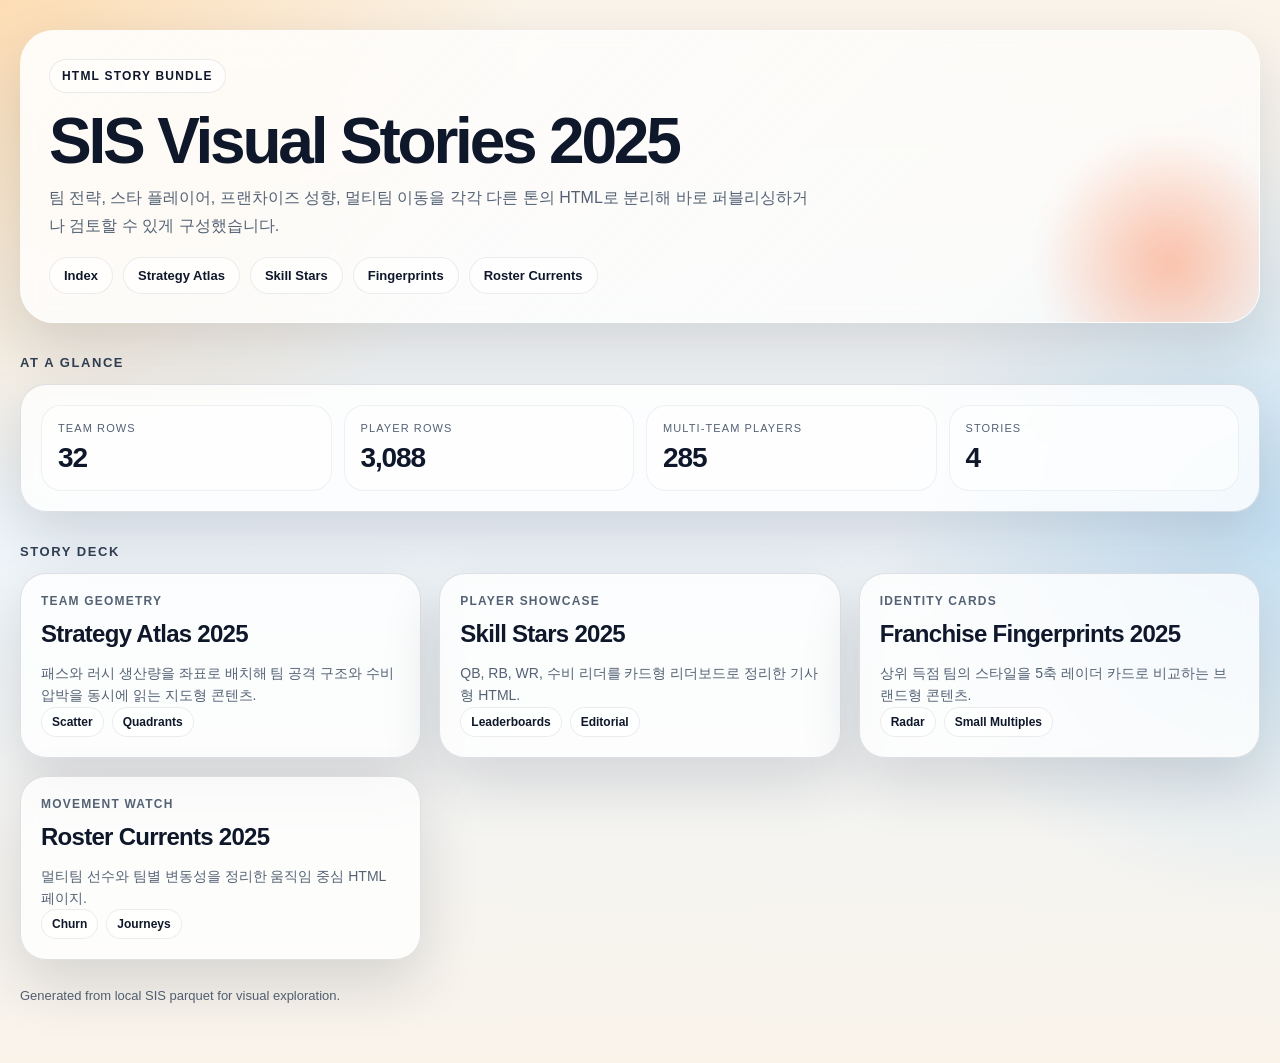
==== data/sis/stories/2025/index.html @ dd96401a "Add SIS HTML story bundle" ====
<!DOCTYPE html>
<html lang="ko">
<head>
  <meta charset="utf-8" />
  <meta name="viewport" content="width=device-width, initial-scale=1" />
  <title>SIS Visual Stories 2025</title>
  <style>
    :root {
      --ink: #0f172a;
      --muted: #546274;
      --line: rgba(15, 23, 42, 0.12);
      --panel: rgba(255, 255, 255, 0.78);
      --shadow: 0 24px 60px rgba(15, 23, 42, 0.14);
      --radius: 26px;
      --font: "Avenir Next", "Pretendard", "Apple SD Gothic Neo", "Segoe UI", sans-serif;
      --bg: radial-gradient(circle at top left, rgba(255,189,105,0.42), transparent 32%), radial-gradient(circle at right, rgba(93,173,226,0.28), transparent 28%), linear-gradient(180deg, #fbf4ea 0%, #eef5fb 48%, #f9f3ea 100%); --orb: radial-gradient(circle, rgba(255,138,91,0.68), rgba(255,138,91,0.0) 72%); --accent: linear-gradient(90deg, #f97316, #fb7185);
    }
    * { box-sizing: border-box; }
    body {
      margin: 0;
      color: var(--ink);
      font-family: var(--font);
      background: var(--bg);
    }
    a {
      color: inherit;
      text-decoration: none;
    }
    .page {
      width: min(1240px, calc(100% - 32px));
      margin: 0 auto;
      padding: 30px 0 60px;
    }
    .hero {
      position: relative;
      overflow: hidden;
      border-radius: calc(var(--radius) + 8px);
      padding: 28px;
      background: linear-gradient(135deg, rgba(255,255,255,0.88), rgba(255,255,255,0.52));
      box-shadow: var(--shadow);
      border: 1px solid rgba(255,255,255,0.45);
      backdrop-filter: blur(10px);
    }
    .hero::after {
      content: "";
      position: absolute;
      inset: auto -40px -70px auto;
      width: 260px;
      height: 260px;
      background: var(--orb);
      filter: blur(10px);
      opacity: 0.75;
      border-radius: 50%;
    }
    .eyebrow {
      display: inline-flex;
      padding: 9px 12px;
      border-radius: 999px;
      font-size: 12px;
      font-weight: 800;
      letter-spacing: 0.1em;
      text-transform: uppercase;
      background: rgba(255,255,255,0.58);
      border: 1px solid rgba(15,23,42,0.08);
    }
    h1 {
      position: relative;
      margin: 18px 0 12px;
      max-width: 820px;
      font-size: clamp(34px, 6vw, 64px);
      line-height: 0.96;
      letter-spacing: -0.05em;
      z-index: 1;
    }
    .hero p {
      position: relative;
      margin: 0;
      max-width: 760px;
      font-size: 16px;
      line-height: 1.7;
      color: var(--muted);
      z-index: 1;
    }
    .nav {
      display: flex;
      flex-wrap: wrap;
      gap: 10px;
      margin-top: 18px;
      position: relative;
      z-index: 1;
    }
    .nav a {
      padding: 10px 14px;
      border-radius: 999px;
      background: rgba(255,255,255,0.62);
      border: 1px solid rgba(15,23,42,0.08);
      font-size: 13px;
      font-weight: 700;
    }
    .section-title {
      margin: 32px 0 14px;
      font-size: 13px;
      font-weight: 800;
      letter-spacing: 0.12em;
      text-transform: uppercase;
      color: #334155;
    }
    .grid {
      display: grid;
      gap: 18px;
    }
    .grid.two {
      grid-template-columns: repeat(auto-fit, minmax(320px, 1fr));
    }
    .grid.three {
      grid-template-columns: repeat(auto-fit, minmax(240px, 1fr));
    }
    .panel {
      background: var(--panel);
      border: 1px solid var(--line);
      border-radius: var(--radius);
      box-shadow: var(--shadow);
      backdrop-filter: blur(10px);
      padding: 20px;
    }
    .panel h2, .panel h3 {
      margin: 0 0 14px;
      letter-spacing: -0.03em;
    }
    .kicker {
      font-size: 12px;
      font-weight: 800;
      letter-spacing: 0.1em;
      text-transform: uppercase;
      color: var(--muted);
      margin-bottom: 12px;
    }
    .stat-grid {
      display: grid;
      grid-template-columns: repeat(auto-fit, minmax(140px, 1fr));
      gap: 12px;
    }
    .stat-card {
      padding: 16px;
      border-radius: 20px;
      background: rgba(255,255,255,0.52);
      border: 1px solid rgba(15,23,42,0.06);
    }
    .stat-label {
      font-size: 11px;
      text-transform: uppercase;
      letter-spacing: 0.1em;
      color: var(--muted);
      margin-bottom: 8px;
    }
    .stat-value {
      font-size: 28px;
      font-weight: 800;
      letter-spacing: -0.04em;
    }
    .note {
      margin: 0;
      font-size: 14px;
      line-height: 1.6;
      color: var(--muted);
    }
    .list {
      display: grid;
      gap: 12px;
    }
    .list-item {
      padding: 14px 16px;
      border-radius: 18px;
      background: rgba(255,255,255,0.58);
      border: 1px solid rgba(15,23,42,0.06);
    }
    .list-top {
      display: flex;
      justify-content: space-between;
      gap: 14px;
      align-items: baseline;
      margin-bottom: 8px;
    }
    .list-label {
      font-weight: 800;
      letter-spacing: -0.02em;
    }
    .list-meta {
      font-size: 12px;
      color: var(--muted);
      margin-top: 4px;
    }
    .list-value {
      font-size: 22px;
      font-weight: 800;
      letter-spacing: -0.04em;
      white-space: nowrap;
    }
    .track {
      height: 10px;
      border-radius: 999px;
      background: rgba(15,23,42,0.08);
      overflow: hidden;
    }
    .fill {
      height: 100%;
      border-radius: inherit;
      background: var(--accent);
    }
    .chips {
      display: flex;
      flex-wrap: wrap;
      gap: 8px;
    }
    .chip {
      padding: 7px 10px;
      border-radius: 999px;
      font-size: 12px;
      font-weight: 700;
      background: rgba(255,255,255,0.68);
      border: 1px solid rgba(15,23,42,0.08);
    }
    .table-wrap {
      overflow-x: auto;
    }
    table {
      width: 100%;
      border-collapse: collapse;
      font-size: 14px;
    }
    th, td {
      text-align: left;
      padding: 10px 8px;
      border-bottom: 1px solid var(--line);
      white-space: nowrap;
    }
    th {
      font-size: 12px;
      text-transform: uppercase;
      letter-spacing: 0.08em;
      color: var(--muted);
    }
    tr:last-child td {
      border-bottom: 0;
    }
    .footer {
      margin-top: 28px;
      font-size: 13px;
      color: var(--muted);
    }
    @media (max-width: 760px) {
      .page {
        width: min(100% - 20px, 1240px);
        padding-top: 20px;
      }
      .hero {
        padding: 22px;
      }
      .panel {
        padding: 16px;
      }
    }
  </style>
</head>
<body>
  <main class="page">
    <section class="hero">
      <div class="eyebrow">HTML Story Bundle</div>
      <h1>SIS Visual Stories 2025</h1>
      <p>팀 전략, 스타 플레이어, 프랜차이즈 성향, 멀티팀 이동을 각각 다른 톤의 HTML로 분리해 바로 퍼블리싱하거나 검토할 수 있게 구성했습니다.</p>
      <nav class="nav">
        <a href="./index.html">Index</a>
        <a href="./strategy-atlas.html">Strategy Atlas</a>
        <a href="./skill-stars.html">Skill Stars</a>
        <a href="./franchise-fingerprints.html">Fingerprints</a>
        <a href="./roster-currents.html">Roster Currents</a>
      </nav>
    </section>
    <section class="section-title">At A Glance</section><section class="panel"><div class="stat-grid"><article class="stat-card"><div class="stat-label">Team Rows</div><div class="stat-value">32</div></article><article class="stat-card"><div class="stat-label">Player Rows</div><div class="stat-value">3,088</div></article><article class="stat-card"><div class="stat-label">Multi-Team Players</div><div class="stat-value">285</div></article><article class="stat-card"><div class="stat-label">Stories</div><div class="stat-value">4</div></article></div></section><section class="section-title">Story Deck</section><section class="grid two"><a class="panel" href="./strategy-atlas.html"><div class="kicker">Team Geometry</div><h2>Strategy Atlas 2025</h2><p class="note">패스와 러시 생산량을 좌표로 배치해 팀 공격 구조와 수비 압박을 동시에 읽는 지도형 콘텐츠.</p><div class="chips"><span class="chip">Scatter</span><span class="chip">Quadrants</span></div></a><a class="panel" href="./skill-stars.html"><div class="kicker">Player Showcase</div><h2>Skill Stars 2025</h2><p class="note">QB, RB, WR, 수비 리더를 카드형 리더보드로 정리한 기사형 HTML.</p><div class="chips"><span class="chip">Leaderboards</span><span class="chip">Editorial</span></div></a><a class="panel" href="./franchise-fingerprints.html"><div class="kicker">Identity Cards</div><h2>Franchise Fingerprints 2025</h2><p class="note">상위 득점 팀의 스타일을 5축 레이더 카드로 비교하는 브랜드형 콘텐츠.</p><div class="chips"><span class="chip">Radar</span><span class="chip">Small Multiples</span></div></a><a class="panel" href="./roster-currents.html"><div class="kicker">Movement Watch</div><h2>Roster Currents 2025</h2><p class="note">멀티팀 선수와 팀별 변동성을 정리한 움직임 중심 HTML 페이지.</p><div class="chips"><span class="chip">Churn</span><span class="chip">Journeys</span></div></a></section>
    <div class="footer">Generated from local SIS parquet for visual exploration.</div>
  </main>
</body>
</html>
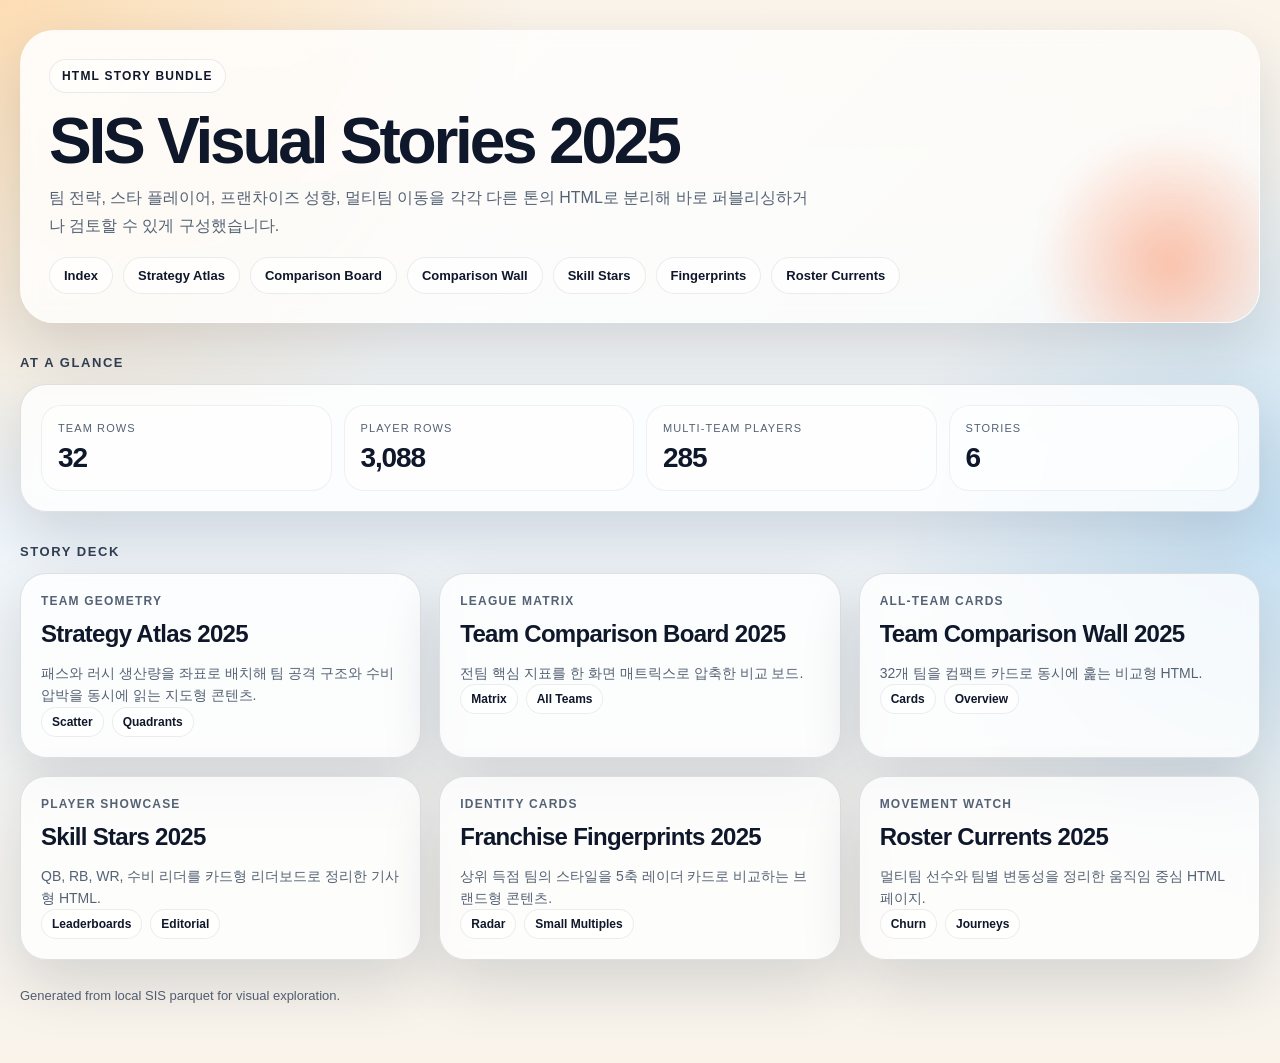
==== commit 7a93c511: "Add multi-team comparison story pages" ====
--- a/data/sis/stories/2025/index.html
+++ b/data/sis/stories/2025/index.html
@@ -115,6 +115,9 @@
     .grid.three {
       grid-template-columns: repeat(auto-fit, minmax(240px, 1fr));
     }
+    .grid.four {
+      grid-template-columns: repeat(auto-fit, minmax(220px, 1fr));
+    }
     .panel {
       background: var(--panel);
       border: 1px solid var(--line);
@@ -222,6 +225,152 @@
     }
     .table-wrap {
       overflow-x: auto;
+    }
+    .compare-table {
+      width: 100%;
+      min-width: 1020px;
+      border-collapse: separate;
+      border-spacing: 0 10px;
+    }
+    .compare-table thead th {
+      position: sticky;
+      top: 0;
+      z-index: 2;
+      background: rgba(255,255,255,0.94);
+      backdrop-filter: blur(12px);
+    }
+    .compare-table th, .compare-table td {
+      border-bottom: 0;
+      vertical-align: middle;
+    }
+    .team-lockup {
+      min-width: 180px;
+    }
+    .team-lockup strong {
+      display: block;
+      font-size: 14px;
+    }
+    .team-lockup span {
+      display: block;
+      margin-top: 4px;
+      font-size: 12px;
+      color: var(--muted);
+    }
+    .metric-cell {
+      position: relative;
+      overflow: hidden;
+      min-width: 120px;
+      padding: 12px 14px;
+      border-radius: 16px;
+      border: 1px solid rgba(15,23,42,0.08);
+      background: rgba(255,255,255,0.74);
+    }
+    .metric-fill {
+      position: absolute;
+      inset: 0 auto 0 0;
+      border-radius: inherit;
+      opacity: 0.22;
+    }
+    .metric-value {
+      position: relative;
+      z-index: 1;
+      display: block;
+      font-weight: 800;
+      letter-spacing: -0.03em;
+    }
+    .metric-sub {
+      position: relative;
+      z-index: 1;
+      display: block;
+      margin-top: 4px;
+      font-size: 11px;
+      color: var(--muted);
+      text-transform: uppercase;
+      letter-spacing: 0.08em;
+    }
+    .cluster-grid {
+      display: grid;
+      gap: 16px;
+      grid-template-columns: repeat(auto-fit, minmax(240px, 1fr));
+    }
+    .cluster-card {
+      padding: 18px;
+      border-radius: 22px;
+      background: rgba(255,255,255,0.64);
+      border: 1px solid rgba(15,23,42,0.08);
+    }
+    .cluster-card h3 {
+      margin: 0 0 10px;
+    }
+    .cluster-count {
+      font-size: 36px;
+      font-weight: 800;
+      letter-spacing: -0.05em;
+      margin-bottom: 10px;
+    }
+    .cluster-list {
+      display: flex;
+      flex-wrap: wrap;
+      gap: 8px;
+    }
+    .wall-card {
+      padding: 18px;
+      border-radius: 24px;
+      background: rgba(255,255,255,0.66);
+      border: 1px solid rgba(15,23,42,0.08);
+      box-shadow: var(--shadow);
+    }
+    .wall-top {
+      display: flex;
+      justify-content: space-between;
+      gap: 12px;
+      align-items: start;
+      margin-bottom: 14px;
+    }
+    .wall-rank {
+      font-size: 12px;
+      font-weight: 800;
+      padding: 7px 10px;
+      border-radius: 999px;
+      background: rgba(15,23,42,0.06);
+    }
+    .wall-team {
+      font-size: 13px;
+      color: var(--muted);
+      margin-top: 4px;
+    }
+    .mini-metrics {
+      display: grid;
+      gap: 10px;
+    }
+    .mini-row {
+      display: grid;
+      grid-template-columns: 74px 1fr auto;
+      gap: 10px;
+      align-items: center;
+      font-size: 12px;
+    }
+    .mini-label {
+      color: var(--muted);
+      text-transform: uppercase;
+      letter-spacing: 0.08em;
+      font-weight: 800;
+    }
+    .mini-track {
+      position: relative;
+      height: 9px;
+      border-radius: 999px;
+      overflow: hidden;
+      background: rgba(15,23,42,0.08);
+    }
+    .mini-fill {
+      position: absolute;
+      inset: 0 auto 0 0;
+      border-radius: inherit;
+    }
+    .mini-value {
+      font-weight: 800;
+      letter-spacing: -0.02em;
     }
     table {
       width: 100%;
@@ -271,12 +420,14 @@
       <nav class="nav">
         <a href="./index.html">Index</a>
         <a href="./strategy-atlas.html">Strategy Atlas</a>
+        <a href="./team-comparison-board.html">Comparison Board</a>
+        <a href="./team-comparison-wall.html">Comparison Wall</a>
         <a href="./skill-stars.html">Skill Stars</a>
         <a href="./franchise-fingerprints.html">Fingerprints</a>
         <a href="./roster-currents.html">Roster Currents</a>
       </nav>
     </section>
-    <section class="section-title">At A Glance</section><section class="panel"><div class="stat-grid"><article class="stat-card"><div class="stat-label">Team Rows</div><div class="stat-value">32</div></article><article class="stat-card"><div class="stat-label">Player Rows</div><div class="stat-value">3,088</div></article><article class="stat-card"><div class="stat-label">Multi-Team Players</div><div class="stat-value">285</div></article><article class="stat-card"><div class="stat-label">Stories</div><div class="stat-value">4</div></article></div></section><section class="section-title">Story Deck</section><section class="grid two"><a class="panel" href="./strategy-atlas.html"><div class="kicker">Team Geometry</div><h2>Strategy Atlas 2025</h2><p class="note">패스와 러시 생산량을 좌표로 배치해 팀 공격 구조와 수비 압박을 동시에 읽는 지도형 콘텐츠.</p><div class="chips"><span class="chip">Scatter</span><span class="chip">Quadrants</span></div></a><a class="panel" href="./skill-stars.html"><div class="kicker">Player Showcase</div><h2>Skill Stars 2025</h2><p class="note">QB, RB, WR, 수비 리더를 카드형 리더보드로 정리한 기사형 HTML.</p><div class="chips"><span class="chip">Leaderboards</span><span class="chip">Editorial</span></div></a><a class="panel" href="./franchise-fingerprints.html"><div class="kicker">Identity Cards</div><h2>Franchise Fingerprints 2025</h2><p class="note">상위 득점 팀의 스타일을 5축 레이더 카드로 비교하는 브랜드형 콘텐츠.</p><div class="chips"><span class="chip">Radar</span><span class="chip">Small Multiples</span></div></a><a class="panel" href="./roster-currents.html"><div class="kicker">Movement Watch</div><h2>Roster Currents 2025</h2><p class="note">멀티팀 선수와 팀별 변동성을 정리한 움직임 중심 HTML 페이지.</p><div class="chips"><span class="chip">Churn</span><span class="chip">Journeys</span></div></a></section>
+    <section class="section-title">At A Glance</section><section class="panel"><div class="stat-grid"><article class="stat-card"><div class="stat-label">Team Rows</div><div class="stat-value">32</div></article><article class="stat-card"><div class="stat-label">Player Rows</div><div class="stat-value">3,088</div></article><article class="stat-card"><div class="stat-label">Multi-Team Players</div><div class="stat-value">285</div></article><article class="stat-card"><div class="stat-label">Stories</div><div class="stat-value">6</div></article></div></section><section class="section-title">Story Deck</section><section class="grid two"><a class="panel" href="./strategy-atlas.html"><div class="kicker">Team Geometry</div><h2>Strategy Atlas 2025</h2><p class="note">패스와 러시 생산량을 좌표로 배치해 팀 공격 구조와 수비 압박을 동시에 읽는 지도형 콘텐츠.</p><div class="chips"><span class="chip">Scatter</span><span class="chip">Quadrants</span></div></a><a class="panel" href="./team-comparison-board.html"><div class="kicker">League Matrix</div><h2>Team Comparison Board 2025</h2><p class="note">전팀 핵심 지표를 한 화면 매트릭스로 압축한 비교 보드.</p><div class="chips"><span class="chip">Matrix</span><span class="chip">All Teams</span></div></a><a class="panel" href="./team-comparison-wall.html"><div class="kicker">All-Team Cards</div><h2>Team Comparison Wall 2025</h2><p class="note">32개 팀을 컴팩트 카드로 동시에 훑는 비교형 HTML.</p><div class="chips"><span class="chip">Cards</span><span class="chip">Overview</span></div></a><a class="panel" href="./skill-stars.html"><div class="kicker">Player Showcase</div><h2>Skill Stars 2025</h2><p class="note">QB, RB, WR, 수비 리더를 카드형 리더보드로 정리한 기사형 HTML.</p><div class="chips"><span class="chip">Leaderboards</span><span class="chip">Editorial</span></div></a><a class="panel" href="./franchise-fingerprints.html"><div class="kicker">Identity Cards</div><h2>Franchise Fingerprints 2025</h2><p class="note">상위 득점 팀의 스타일을 5축 레이더 카드로 비교하는 브랜드형 콘텐츠.</p><div class="chips"><span class="chip">Radar</span><span class="chip">Small Multiples</span></div></a><a class="panel" href="./roster-currents.html"><div class="kicker">Movement Watch</div><h2>Roster Currents 2025</h2><p class="note">멀티팀 선수와 팀별 변동성을 정리한 움직임 중심 HTML 페이지.</p><div class="chips"><span class="chip">Churn</span><span class="chip">Journeys</span></div></a></section>
     <div class="footer">Generated from local SIS parquet for visual exploration.</div>
   </main>
 </body>
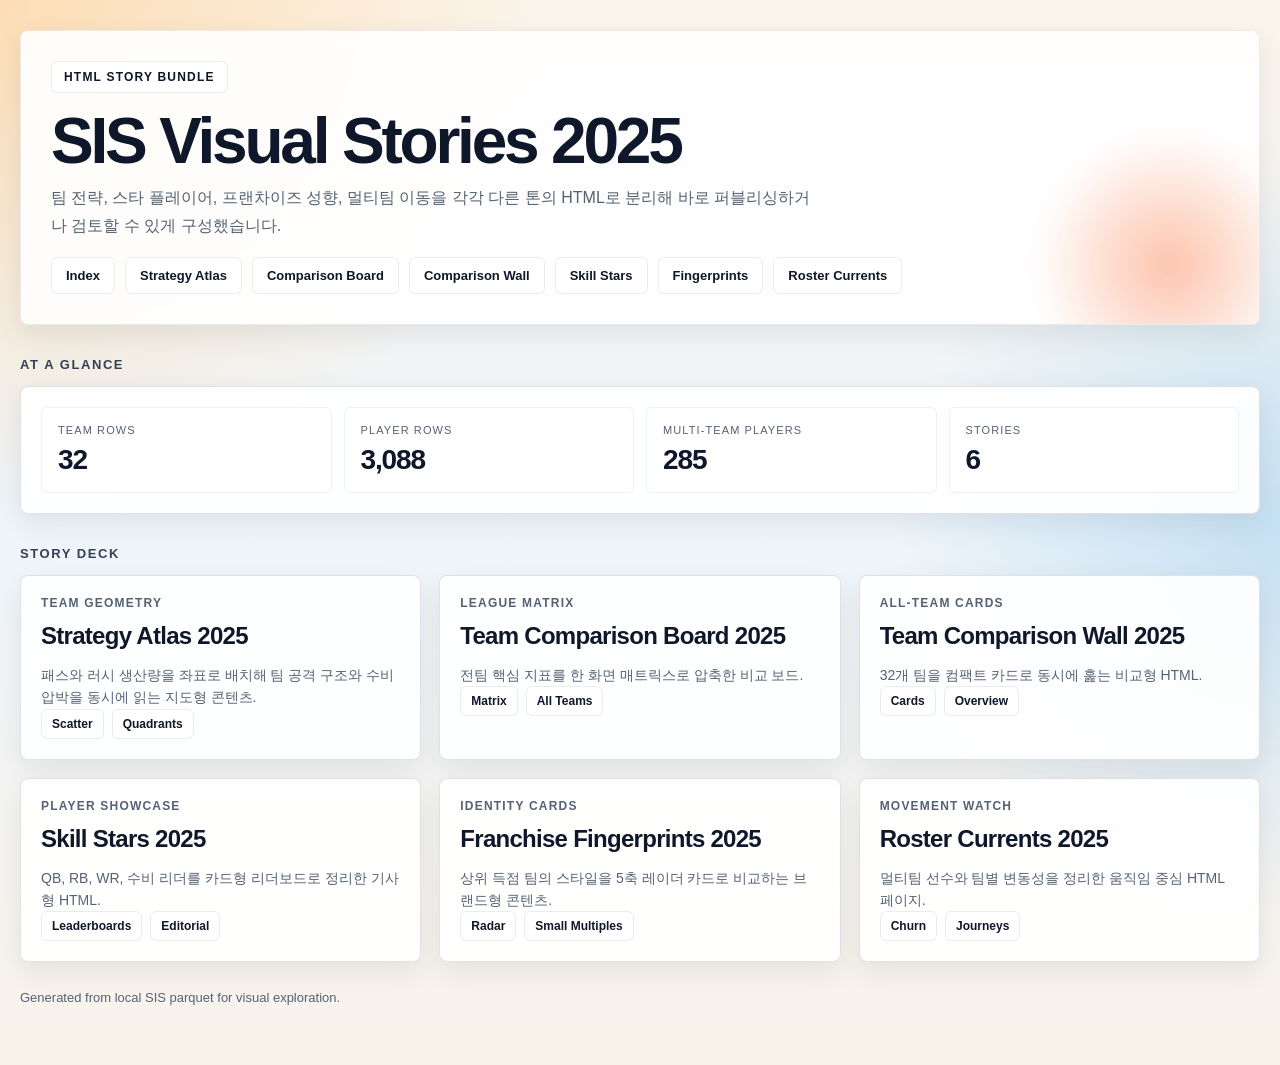
==== commit 6a93a569: "Simplify story components to rectangular cards" ====
--- a/data/sis/stories/2025/index.html
+++ b/data/sis/stories/2025/index.html
@@ -9,9 +9,10 @@
       --ink: #0f172a;
       --muted: #546274;
       --line: rgba(15, 23, 42, 0.12);
-      --panel: rgba(255, 255, 255, 0.78);
-      --shadow: 0 24px 60px rgba(15, 23, 42, 0.14);
-      --radius: 26px;
+      --panel: rgba(255, 255, 255, 0.92);
+      --shadow: 0 10px 28px rgba(15, 23, 42, 0.08);
+      --radius: 8px;
+      --radius-sm: 6px;
       --font: "Avenir Next", "Pretendard", "Apple SD Gothic Neo", "Segoe UI", sans-serif;
       --bg: radial-gradient(circle at top left, rgba(255,189,105,0.42), transparent 32%), radial-gradient(circle at right, rgba(93,173,226,0.28), transparent 28%), linear-gradient(180deg, #fbf4ea 0%, #eef5fb 48%, #f9f3ea 100%); --orb: radial-gradient(circle, rgba(255,138,91,0.68), rgba(255,138,91,0.0) 72%); --accent: linear-gradient(90deg, #f97316, #fb7185);
     }
@@ -34,12 +35,12 @@
     .hero {
       position: relative;
       overflow: hidden;
-      border-radius: calc(var(--radius) + 8px);
-      padding: 28px;
-      background: linear-gradient(135deg, rgba(255,255,255,0.88), rgba(255,255,255,0.52));
+      border-radius: var(--radius);
+      padding: 30px;
+      background: rgba(255,255,255,0.9);
       box-shadow: var(--shadow);
-      border: 1px solid rgba(255,255,255,0.45);
-      backdrop-filter: blur(10px);
+      border: 1px solid rgba(15,23,42,0.08);
+      backdrop-filter: blur(8px);
     }
     .hero::after {
       content: "";
@@ -54,13 +55,13 @@
     }
     .eyebrow {
       display: inline-flex;
-      padding: 9px 12px;
-      border-radius: 999px;
+      padding: 8px 12px;
+      border-radius: var(--radius-sm);
       font-size: 12px;
       font-weight: 800;
       letter-spacing: 0.1em;
       text-transform: uppercase;
-      background: rgba(255,255,255,0.58);
+      background: rgba(255,255,255,0.86);
       border: 1px solid rgba(15,23,42,0.08);
     }
     h1 {
@@ -91,8 +92,8 @@
     }
     .nav a {
       padding: 10px 14px;
-      border-radius: 999px;
-      background: rgba(255,255,255,0.62);
+      border-radius: var(--radius-sm);
+      background: rgba(255,255,255,0.86);
       border: 1px solid rgba(15,23,42,0.08);
       font-size: 13px;
       font-weight: 700;
@@ -123,7 +124,7 @@
       border: 1px solid var(--line);
       border-radius: var(--radius);
       box-shadow: var(--shadow);
-      backdrop-filter: blur(10px);
+      backdrop-filter: blur(8px);
       padding: 20px;
     }
     .panel h2, .panel h3 {
@@ -145,8 +146,8 @@
     }
     .stat-card {
       padding: 16px;
-      border-radius: 20px;
-      background: rgba(255,255,255,0.52);
+      border-radius: var(--radius-sm);
+      background: rgba(255,255,255,0.8);
       border: 1px solid rgba(15,23,42,0.06);
     }
     .stat-label {
@@ -173,8 +174,8 @@
     }
     .list-item {
       padding: 14px 16px;
-      border-radius: 18px;
-      background: rgba(255,255,255,0.58);
+      border-radius: var(--radius-sm);
+      background: rgba(255,255,255,0.82);
       border: 1px solid rgba(15,23,42,0.06);
     }
     .list-top {
@@ -201,13 +202,13 @@
     }
     .track {
       height: 10px;
-      border-radius: 999px;
+      border-radius: 2px;
       background: rgba(15,23,42,0.08);
       overflow: hidden;
     }
     .fill {
       height: 100%;
-      border-radius: inherit;
+      border-radius: 0;
       background: var(--accent);
     }
     .chips {
@@ -217,10 +218,10 @@
     }
     .chip {
       padding: 7px 10px;
-      border-radius: 999px;
+      border-radius: var(--radius-sm);
       font-size: 12px;
       font-weight: 700;
-      background: rgba(255,255,255,0.68);
+      background: rgba(255,255,255,0.86);
       border: 1px solid rgba(15,23,42,0.08);
     }
     .table-wrap {
@@ -261,14 +262,14 @@
       overflow: hidden;
       min-width: 120px;
       padding: 12px 14px;
-      border-radius: 16px;
-      border: 1px solid rgba(15,23,42,0.08);
-      background: rgba(255,255,255,0.74);
+      border-radius: var(--radius-sm);
+      border: 1px solid rgba(15,23,42,0.08);
+      background: rgba(255,255,255,0.88);
     }
     .metric-fill {
       position: absolute;
       inset: 0 auto 0 0;
-      border-radius: inherit;
+      border-radius: 0;
       opacity: 0.22;
     }
     .metric-value {
@@ -295,8 +296,8 @@
     }
     .cluster-card {
       padding: 18px;
-      border-radius: 22px;
-      background: rgba(255,255,255,0.64);
+      border-radius: var(--radius);
+      background: rgba(255,255,255,0.88);
       border: 1px solid rgba(15,23,42,0.08);
     }
     .cluster-card h3 {
@@ -315,8 +316,8 @@
     }
     .wall-card {
       padding: 18px;
-      border-radius: 24px;
-      background: rgba(255,255,255,0.66);
+      border-radius: var(--radius);
+      background: rgba(255,255,255,0.9);
       border: 1px solid rgba(15,23,42,0.08);
       box-shadow: var(--shadow);
     }
@@ -331,7 +332,7 @@
       font-size: 12px;
       font-weight: 800;
       padding: 7px 10px;
-      border-radius: 999px;
+      border-radius: var(--radius-sm);
       background: rgba(15,23,42,0.06);
     }
     .wall-team {
@@ -359,14 +360,14 @@
     .mini-track {
       position: relative;
       height: 9px;
-      border-radius: 999px;
+      border-radius: 2px;
       overflow: hidden;
       background: rgba(15,23,42,0.08);
     }
     .mini-fill {
       position: absolute;
       inset: 0 auto 0 0;
-      border-radius: inherit;
+      border-radius: 0;
     }
     .mini-value {
       font-weight: 800;
